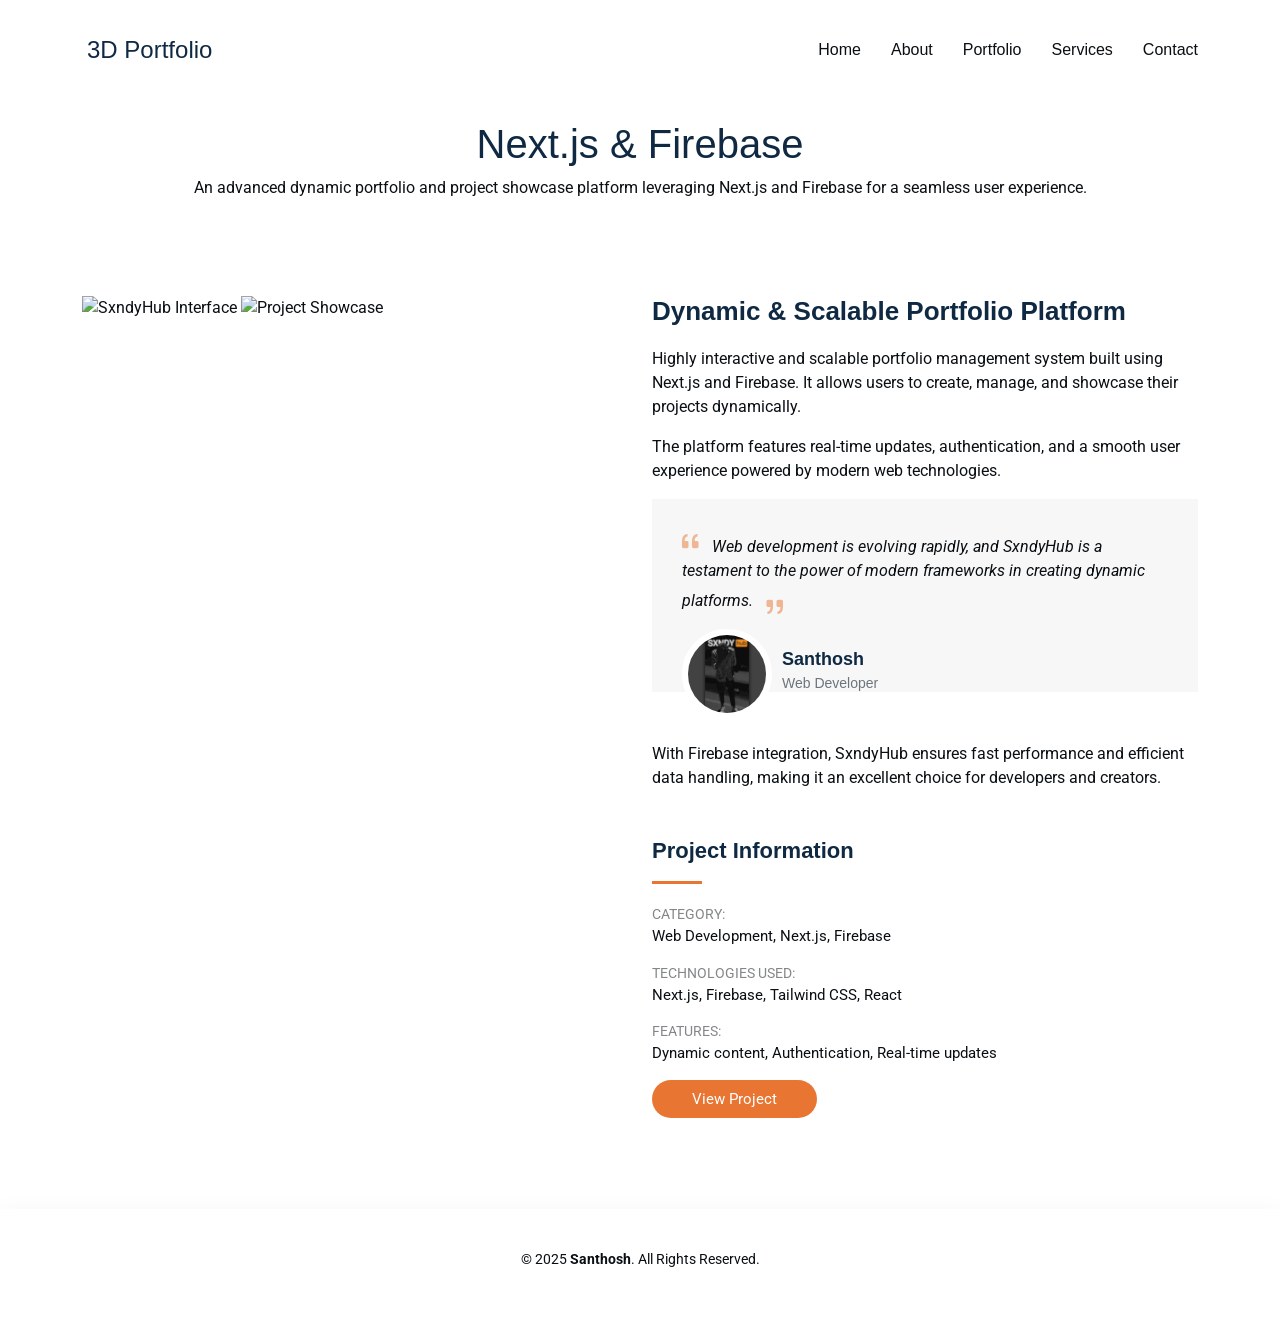
==== 3d-portfolio.html @ 9061e076 "Add files via upload" ====
<!DOCTYPE html><html lang="en"><head>
  <meta charset="utf-8">
  <meta content="width=device-width, initial-scale=1.0" name="viewport">
  <title>Portfolio Details - SxndyHub</title>
  <meta name="description" content="SxndyHub - A next-generation platform developed with Next.js and Firebase, featuring dynamic portfolio and project showcase capabilities.">
  <meta name="keywords" content="SxndyHub, Next.js, Firebase, Portfolio, Web Development, Dynamic Websites">  <!-- Favicons -->  <link href="assets/img/favicon.png" rel="icon">
  <link href="assets/img/apple-touch-icon.png" rel="apple-touch-icon">  <!-- Fonts -->  <link href="https://fonts.googleapis.com/css2?family=Roboto:wght@300;400;700&display=swap" rel="stylesheet">  <!-- Vendor CSS Files -->  <link href="assets/vendor/bootstrap/css/bootstrap.min.css" rel="stylesheet">
  <link href="assets/vendor/bootstrap-icons/bootstrap-icons.css" rel="stylesheet">
  <link href="assets/vendor/aos/aos.css" rel="stylesheet">
  <link href="assets/vendor/glightbox/css/glightbox.min.css" rel="stylesheet">
  <link href="assets/vendor/swiper/swiper-bundle.min.css" rel="stylesheet">  <!-- Main CSS File -->  <link href="assets/css/main.css" rel="stylesheet">
</head><body class="portfolio-details-page">  <header class="header d-flex align-items-center sticky-top">
    <div class="container d-flex align-items-center justify-content-between">
      <a href="index.html" class="logo"><h1>3D Portfolio</h1></a>
      <nav class="navmenu">
        <ul>
          <li><a href="#home">Home</a></li>
          <li><a href="#about">About</a></li>
          <li><a href="#portfolio">Portfolio</a></li>
          <li><a href="#services">Services</a></li>
          <li><a href="#contact">Contact</a></li>
        </ul>
        <i class="mobile-nav-toggle d-xl-none bi bi-list"></i>
      </nav>
    </div>
  </header>  <main class="main">
    <div class="page-title">
      <div class="container">
        <h1> Next.js & Firebase</h1>
        <p>An advanced dynamic portfolio and project showcase platform leveraging Next.js and Firebase for a seamless user experience.</p>
      </div>
    </div><section id="portfolio-details" class="portfolio-details section">
  <div class="container" data-aos="fade-up">
    <div class="row gy-4">
      <div class="col-lg-6">
        <img src="assets/img/portfolio/3d-portfolio2.webp" class="img-fluid mb-4" alt="SxndyHub Interface">
        <img src="assets/img/portfolio/3d-portfolio3.webp" class="img-fluid mb-4" alt="Project Showcase">
      </div>

      <div class="col-lg-6">
        <div class="portfolio-description">
          <h2>Dynamic & Scalable Portfolio Platform</h2>
          <p>Highly interactive and scalable portfolio management system built using Next.js and Firebase. It allows users to create, manage, and showcase their projects dynamically.</p>
          <p>The platform features real-time updates, authentication, and a smooth user experience powered by modern web technologies.</p>

          <div class="testimonial-item">
            <p>
              <i class="bi bi-quote quote-icon-left"></i>
              Web development is evolving rapidly, and SxndyHub is a testament to the power of modern frameworks in creating dynamic platforms.
              <i class="bi bi-quote quote-icon-right"></i>
            </p>
            <img src="assets/img/person/sandy.webp" class="testimonial-img" alt="">
            <h3>Santhosh</h3>
            <h4>Web Developer</h4>
          </div>

          <p>With Firebase integration, SxndyHub ensures fast performance and efficient data handling, making it an excellent choice for developers and creators.</p>
        </div>

        <div class="portfolio-info mt-5">
          <h3>Project Information</h3>
          <ul>
            <li><strong>Category:</strong> Web Development, Next.js, Firebase</li>
            <li><strong>Technologies Used:</strong> Next.js, Firebase, Tailwind CSS, React</li>
            <li><strong>Features:</strong> Dynamic content, Authentication, Real-time updates</li>
            
            <li><a href="https://sxndyhub-santhosh200429s-projects.vercel.app/" class="btn-visit align-self-start">View Project</a></li>
          </ul>
        </div>
      </div>
    </div>
  </div>
</section>

  </main>  <footer class="footer">
    <div class="container text-center">
      <p>© 2025 <strong>Santhosh</strong>. All Rights Reserved.</p>
    </div>
  </footer><a href="#" id="scroll-top" class="scroll-top"><i class="bi bi-arrow-up-short"></i></a>

  <!-- Vendor JS Files -->  <script src="assets/vendor/bootstrap/js/bootstrap.bundle.min.js"></script>  <script src="assets/vendor/aos/aos.js"></script>  <script src="assets/vendor/glightbox/js/glightbox.min.js"></script>  <script src="assets/vendor/swiper/swiper-bundle.min.js"></script>  <script src="assets/js/main.js"></script></body></html>
---- assets/css/main.css ----
:root {
  --default-font: "Roboto",  system-ui, -apple-system, "Segoe UI", Roboto, "Helvetica Neue", Arial, "Noto Sans", "Liberation Sans", sans-serif, "Apple Color Emoji", "Segoe UI Emoji", "Segoe UI Symbol", "Noto Color Emoji";
  --heading-font: "Questrial",  sans-serif;
  --nav-font: "Noto Sans",  sans-serif;
}

/* Global Colors - The following color variables are used throughout the website. Updating them here will change the color scheme of the entire website */
:root { 
  --background-color: #ffffff; /* Background color for the entire website, including individual sections */
  --default-color: #0a0f14; /* Default color used for the majority of the text content across the entire website */
  --heading-color: #0f2943; /* Color for headings, subheadings and title throughout the website */
  --accent-color: #e87532; /* Accent color that represents your brand on the website. It's used for buttons, links, and other elements that need to stand out */
  --surface-color: #ffffff; /* The surface color is used as a background of boxed elements within sections, such as cards, icon boxes, or other elements that require a visual separation from the global background. */
  --contrast-color: #ffffff; /* Contrast color for text, ensuring readability against backgrounds of accent, heading, or default colors. */
}

/* Nav Menu Colors - The following color variables are used specifically for the navigation menu. They are separate from the global colors to allow for more customization options */
:root {
  --nav-color: #0a0f14;  /* The default color of the main navmenu links */
  --nav-hover-color: #e87532; /* Applied to main navmenu links when they are hovered over or active */
  --nav-mobile-background-color: #ffffff; /* Used as the background color for mobile navigation menu */
  --nav-dropdown-background-color: #ffffff; /* Used as the background color for dropdown items that appear when hovering over primary navigation items */
  --nav-dropdown-color: #0a0f14; /* Used for navigation links of the dropdown items in the navigation menu. */
  --nav-dropdown-hover-color: #e87532; /* Similar to --nav-hover-color, this color is applied to dropdown navigation links when they are hovered over. */
}

/* Color Presets - These classes override global colors when applied to any section or element, providing reuse of the sam color scheme. */

.light-background {
  --background-color: #faf9fb;
  --surface-color: #ffffff;
}

.dark-background {
  --background-color: #060606;
  --default-color: #ffffff;
  --heading-color: #ffffff;
  --surface-color: #252525;
  --contrast-color: #ffffff;
}

/* Smooth scroll */
:root {
  scroll-behavior: smooth;
}

/*--------------------------------------------------------------
# General Styling & Shared Classes
--------------------------------------------------------------*/
body {
  color: var(--default-color);
  background-color: var(--background-color);
  font-family: var(--default-font);
}

a {
  color: var(--accent-color);
  text-decoration: none;
  transition: 0.3s;
}

a:hover {
  color: color-mix(in srgb, var(--accent-color), transparent 25%);
  text-decoration: none;
}

h1,
h2,
h3,
h4,
h5,
h6 {
  color: var(--heading-color);
  font-family: var(--heading-font);
}

/* PHP Email Form Messages
------------------------------*/
.php-email-form .error-message {
  display: none;
  background: #df1529;
  color: #ffffff;
  text-align: left;
  padding: 15px;
  margin-bottom: 24px;
  font-weight: 600;
}

.php-email-form .sent-message {
  display: none;
  color: #ffffff;
  background: #059652;
  text-align: center;
  padding: 15px;
  margin-bottom: 24px;
  font-weight: 600;
}

.php-email-form .loading {
  display: none;
  background: var(--surface-color);
  text-align: center;
  padding: 15px;
  margin-bottom: 24px;
}

.php-email-form .loading:before {
  content: "";
  display: inline-block;
  border-radius: 50%;
  width: 24px;
  height: 24px;
  margin: 0 10px -6px 0;
  border: 3px solid var(--accent-color);
  border-top-color: var(--surface-color);
  animation: php-email-form-loading 1s linear infinite;
}

@keyframes php-email-form-loading {
  0% {
    transform: rotate(0deg);
  }

  100% {
    transform: rotate(360deg);
  }
}

/*--------------------------------------------------------------
# Global Header
--------------------------------------------------------------*/
.header {
  color: var(--default-color);
  background-color: var(--background-color);
  padding: 20px 0;
  transition: all 0.5s;
  z-index: 997;
}

.header .header-container {
  background: var(--surface-color);
  border-radius: 50px;
  padding: 5px 25px;
  box-shadow: 0px 2px 15px rgba(0, 0, 0, 0.1);
}

.header .logo {
  line-height: 1;
}

.header .logo img {
  max-height: 36px;
  margin-right: 8px;
}

.header .logo h1 {
  font-size: 24px;
  margin: 0;
  padding-left: 5px;
  font-weight: 500;
  color: var(--heading-color);
}

.header .header-social-links {
  padding-right: 15px;
}

.header .header-social-links a {
  color: color-mix(in srgb, var(--default-color), transparent 40%);
  padding-left: 6px;
  display: inline-block;
  transition: 0.3s;
  font-size: 16px;
}

.header .header-social-links a:hover {
  color: var(--accent-color);
}

.header .header-social-links a i {
  line-height: 0px;
}

@media (max-width: 1200px) {
  .header {
    padding-top: 10px;
  }

  .header .header-container {
    margin-left: 10px;
    margin-right: 10px;
    padding: 10px 5px 10px 15px;
  }

  .header .logo {
    order: 1;
  }

  .header .header-social-links {
    order: 2;
  }

  .header .navmenu {
    order: 3;
  }
}

/*--------------------------------------------------------------
# Navigation Menu
--------------------------------------------------------------*/
/* Navmenu - Desktop */
@media (min-width: 1200px) {
  .navmenu {
    padding: 0;
  }

  .navmenu ul {
    margin: 0;
    padding: 0;
    display: flex;
    list-style: none;
    align-items: center;
  }

  .navmenu li {
    position: relative;
  }

  .navmenu a,
  .navmenu a:focus {
    color: var(--nav-color);
    padding: 18px 15px;
    font-size: 16px;
    font-family: var(--nav-font);
    font-weight: 400;
    display: flex;
    align-items: center;
    justify-content: space-between;
    white-space: nowrap;
    transition: 0.3s;
  }

  .navmenu a i,
  .navmenu a:focus i {
    font-size: 12px;
    line-height: 0;
    margin-left: 5px;
    transition: 0.3s;
  }

  .navmenu li:last-child a {
    padding-right: 0;
  }

  .navmenu li:hover>a,
  .navmenu .active,
  .navmenu .active:focus {
    color: var(--nav-hover-color);
  }

  .navmenu .dropdown ul {
    margin: 0;
    padding: 10px 0;
    background: var(--nav-dropdown-background-color);
    display: block;
    position: absolute;
    visibility: hidden;
    left: 14px;
    top: 130%;
    opacity: 0;
    transition: 0.3s;
    border-radius: 4px;
    z-index: 99;
    box-shadow: 0px 0px 30px rgba(0, 0, 0, 0.1);
  }

  .navmenu .dropdown ul li {
    min-width: 200px;
  }

  .navmenu .dropdown ul a {
    padding: 10px 20px;
    font-size: 15px;
    text-transform: none;
    color: var(--nav-dropdown-color);
  }

  .navmenu .dropdown ul a i {
    font-size: 12px;
  }

  .navmenu .dropdown ul a:hover,
  .navmenu .dropdown ul .active:hover,
  .navmenu .dropdown ul li:hover>a {
    color: var(--nav-dropdown-hover-color);
  }

  .navmenu .dropdown:hover>ul {
    opacity: 1;
    top: 100%;
    visibility: visible;
  }

  .navmenu .dropdown .dropdown ul {
    top: 0;
    left: -90%;
    visibility: hidden;
  }

  .navmenu .dropdown .dropdown:hover>ul {
    opacity: 1;
    top: 0;
    left: -100%;
    visibility: visible;
  }
}

/* Navmenu - Mobile */
@media (max-width: 1199px) {
  .mobile-nav-toggle {
    color: var(--nav-color);
    font-size: 28px;
    line-height: 0;
    margin-right: 10px;
    cursor: pointer;
    transition: color 0.3s;
  }

  .navmenu {
    padding: 0;
    z-index: 9997;
  }

  .navmenu ul {
    display: none;
    list-style: none;
    position: absolute;
    inset: 60px 20px 20px 20px;
    padding: 10px 0;
    margin: 0;
    border-radius: 6px;
    background-color: var(--nav-mobile-background-color);
    overflow-y: auto;
    transition: 0.3s;
    z-index: 9998;
    box-shadow: 0px 0px 30px rgba(0, 0, 0, 0.1);
  }

  .navmenu a,
  .navmenu a:focus {
    color: var(--nav-dropdown-color);
    padding: 10px 20px;
    font-family: var(--nav-font);
    font-size: 17px;
    font-weight: 500;
    display: flex;
    align-items: center;
    justify-content: space-between;
    white-space: nowrap;
    transition: 0.3s;
  }

  .navmenu a i,
  .navmenu a:focus i {
    font-size: 12px;
    line-height: 0;
    margin-left: 5px;
    width: 30px;
    height: 30px;
    display: flex;
    align-items: center;
    justify-content: center;
    border-radius: 50%;
    transition: 0.3s;
    background-color: color-mix(in srgb, var(--accent-color), transparent 90%);
  }

  .navmenu a i:hover,
  .navmenu a:focus i:hover {
    background-color: var(--accent-color);
    color: var(--contrast-color);
  }

  .navmenu a:hover,
  .navmenu .active,
  .navmenu .active:focus {
    color: var(--nav-dropdown-hover-color);
  }

  .navmenu .active i,
  .navmenu .active:focus i {
    background-color: var(--accent-color);
    color: var(--contrast-color);
    transform: rotate(180deg);
  }

  .navmenu .dropdown ul {
    position: static;
    display: none;
    z-index: 99;
    padding: 10px 0;
    margin: 10px 20px;
    background-color: var(--nav-dropdown-background-color);
    border: 1px solid color-mix(in srgb, var(--default-color), transparent 90%);
    box-shadow: none;
    transition: all 0.5s ease-in-out;
  }

  .navmenu .dropdown ul ul {
    background-color: rgba(33, 37, 41, 0.1);
  }

  .navmenu .dropdown>.dropdown-active {
    display: block;
    background-color: rgba(33, 37, 41, 0.03);
  }

  .mobile-nav-active {
    overflow: hidden;
  }

  .mobile-nav-active .mobile-nav-toggle {
    color: #fff;
    position: absolute;
    font-size: 32px;
    top: 15px;
    right: 15px;
    margin-right: 0;
    z-index: 9999;
  }

  .mobile-nav-active .navmenu {
    position: fixed;
    overflow: hidden;
    inset: 0;
    background: rgba(33, 37, 41, 0.8);
    transition: 0.3s;
  }

  .mobile-nav-active .navmenu>ul {
    display: block;
  }
}

/*--------------------------------------------------------------
# Global Footer
--------------------------------------------------------------*/
.footer {
  color: var(--default-color);
  background-color: var(--background-color);
  font-size: 14px;
  padding: 40px 0;
  position: relative;
  box-shadow: 0 5px 25px rgba(0, 0, 0, 0.05);
}

.footer .copyright p {
  margin-bottom: 0;
}

.footer .social-links {
  margin-top: 20px;
}

.footer .social-links a {
  display: flex;
  align-items: center;
  justify-content: center;
  width: 40px;
  height: 40px;
  border-radius: 50%;
  border: 1px solid color-mix(in srgb, var(--default-color), transparent 50%);
  font-size: 16px;
  color: color-mix(in srgb, var(--default-color), transparent 50%);
  margin: 0 5px;
  transition: 0.3s;
}

.footer .social-links a:hover {
  color: var(--accent-color);
  border-color: var(--accent-color);
}

.footer .credits {
  margin-top: 10px;
  font-size: 13px;
  text-align: center;
}

/*--------------------------------------------------------------
# Scroll Top Button
--------------------------------------------------------------*/
.scroll-top {
  position: fixed;
  visibility: hidden;
  opacity: 0;
  right: 15px;
  bottom: -15px;
  z-index: 99999;
  background-color: var(--accent-color);
  width: 44px;
  height: 44px;
  border-radius: 50px;
  transition: all 0.4s;
}

.scroll-top i {
  font-size: 24px;
  color: var(--contrast-color);
  line-height: 0;
}

.scroll-top:hover {
  background-color: color-mix(in srgb, var(--accent-color), transparent 20%);
  color: var(--contrast-color);
}

.scroll-top.active {
  visibility: visible;
  opacity: 1;
  bottom: 15px;
}

/*--------------------------------------------------------------
# Disable aos animation delay on mobile devices
--------------------------------------------------------------*/
@media screen and (max-width: 768px) {
  [data-aos-delay] {
    transition-delay: 0 !important;
  }
}

/*--------------------------------------------------------------
# Global Page Titles & Breadcrumbs
--------------------------------------------------------------*/
.page-title {
  text-align: center;
  padding: 20px 0;
}

.page-title .breadcrumbs {
  margin-bottom: 1.5rem;
}

.page-title .breadcrumbs .breadcrumb {
  justify-content: center;
  margin: 0;
  padding: 0;
  background: none;
}

.page-title .breadcrumbs .breadcrumb .breadcrumb-item {
  font-size: 0.9rem;
  color: color-mix(in srgb, var(--default-color), transparent 30%);
}

.page-title .breadcrumbs .breadcrumb .breadcrumb-item.active {
  color: var(--accent-color);
}

.page-title .breadcrumbs .breadcrumb .breadcrumb-item a {
  color: inherit;
  text-decoration: none;
  transition: color 0.3s ease;
}

.page-title .breadcrumbs .breadcrumb .breadcrumb-item a:hover {
  color: var(--accent-color);
}

.page-title .breadcrumbs .breadcrumb .breadcrumb-item a i {
  font-size: 0.9rem;
  margin-right: 0.2rem;
}

.page-title .breadcrumbs .breadcrumb .breadcrumb-item+.breadcrumb-item::before {
  color: color-mix(in srgb, var(--default-color), transparent 50%);
}

.page-title .title-wrapper {
  max-width: 800px;
  margin: 0 auto;
  padding: 1rem 0;
}

.page-title .title-wrapper h1 {
  font-size: 2.5rem;
  margin-bottom: 1rem;
  font-weight: 700;
  color: var(--heading-color);
}

.page-title .title-wrapper p {
  font-size: 1.1rem;
  color: color-mix(in srgb, var(--default-color), transparent 20%);
  margin: 0;
  line-height: 1.6;
}

@media (max-width: 768px) {
  .page-title .title-wrapper h1 {
    font-size: 2rem;
  }

  .page-title .title-wrapper p {
    font-size: 1rem;
  }
}

@media (max-width: 576px) {
  .page-title .title-wrapper h1 {
    font-size: 1.75rem;
  }
}

/*--------------------------------------------------------------
# Global Sections
--------------------------------------------------------------*/
section,
.section {
  color: var(--default-color);
  background-color: var(--background-color);
  padding: 60px 0;
  scroll-margin-top: 90px;
  overflow: clip;
}

@media (max-width: 1199px) {

  section,
  .section {
    scroll-margin-top: 66px;
  }
}

/*--------------------------------------------------------------
# Global Section Titles
--------------------------------------------------------------*/
.section-title {
  text-align: center;
  padding-bottom: 60px;
  position: relative;
}

.section-title h2 {
  font-size: 42px;
  font-weight: 700;
  margin-bottom: 10px;
  background: linear-gradient(120deg, var(--heading-color), var(--accent-color));
  -webkit-background-clip: text;
  -webkit-text-fill-color: transparent;
  background-clip: text;
  position: relative;
}

.section-title .title-shape {
  width: 200px;
  height: 20px;
  margin: 0 auto;
  color: var(--accent-color);
  opacity: 0.5;
}

.section-title .title-shape svg {
  width: 100%;
  height: 100%;
}

.section-title p {
  margin: 15px auto 0;
  font-size: 16px;
  max-width: 700px;
  color: color-mix(in srgb, var(--default-color), transparent 25%);
  line-height: 1.8;
}

@media (max-width: 768px) {
  .section-title h2 {
    font-size: 32px;
  }

  .section-title .subtitle-wrapper .subtitle {
    font-size: 13px;
  }
}

/*--------------------------------------------------------------
# Hero Section
--------------------------------------------------------------*/
.hero {
  padding: 80px 0;
  position: relative;
  overflow: hidden;
}

.hero .content h2 {
  font-size: 3.5rem;
  font-weight: 700;
  line-height: 1.2;
  margin-bottom: 1.5rem;
}

@media (max-width: 991px) {
  .hero .content h2 {
    font-size: 2.5rem;
  }
}

.hero .content .lead {
  font-size: 1.25rem;
  margin-bottom: 2rem;
  color: color-mix(in srgb, var(--default-color), transparent 20%);
}

.hero .cta-buttons {
  display: flex;
  gap: 1rem;
  margin-bottom: 3rem;
}

@media (max-width: 576px) {
  .hero .cta-buttons {
    flex-direction: column;
  }
}

.hero .cta-buttons .btn {
  padding: 0.8rem 2rem;
  font-size: 1rem;
  font-weight: 500;
  border-radius: 50px;
  transition: all 0.3s ease;
}

.hero .cta-buttons .btn.btn-primary {
  background-color: var(--accent-color);
  border-color: var(--accent-color);
  color: var(--contrast-color);
}

.hero .cta-buttons .btn.btn-primary:hover {
  background-color: color-mix(in srgb, var(--accent-color), transparent 15%);
  border-color: color-mix(in srgb, var(--accent-color), transparent 15%);
  transform: translateY(-2px);
}

.hero .cta-buttons .btn.btn-outline {
  border: 2px solid color-mix(in srgb, var(--accent-color), transparent 70%);
  color: var(--accent-color);
  background: transparent;
}

.hero .cta-buttons .btn.btn-outline:hover {
  background-color: var(--accent-color);
  color: var(--contrast-color);
  transform: translateY(-2px);
}

.hero .hero-stats {
  display: flex;
  gap: 3rem;
  margin-top: 2rem;
}

@media (max-width: 576px) {
  .hero .hero-stats {
    flex-direction: column;
    gap: 1.5rem;
  }
}

.hero .hero-stats .stat-item .stat-number {
  display: block;
  font-size: 2.5rem;
  font-weight: 700;
  color: var(--heading-color);
  line-height: 1;
}

.hero .hero-stats .stat-item .stat-label {
  font-size: 0.9rem;
  color: color-mix(in srgb, var(--default-color), transparent 30%);
  margin-top: 0.5rem;
  display: block;
}

.hero .hero-image {
  position: relative;
  padding: 2rem;
}

.hero .hero-image img {
  position: relative;
  z-index: 2;
}

.hero .hero-image .shape-1,
.hero .hero-image .shape-2 {
  position: absolute;
  border-radius: 30% 70% 70% 30%/30% 30% 70% 70%;
  z-index: 1;
}

.hero .hero-image .shape-1 {
  width: 300px;
  height: 300px;
  background-color: color-mix(in srgb, var(--accent-color), transparent 85%);
  top: -20px;
  right: -20px;
  animation: morphShape 15s linear infinite;
}

.hero .hero-image .shape-2 {
  width: 200px;
  height: 200px;
  background-color: color-mix(in srgb, var(--heading-color), transparent 90%);
  bottom: -20px;
  left: -20px;
  animation: morphShape 20s linear infinite reverse;
}

@media (max-width: 991px) {
  .hero {
    text-align: center;
    padding: 60px 0;
  }

  .hero .cta-buttons {
    justify-content: center;
  }

  .hero .hero-stats {
    justify-content: center;
  }

  .hero .hero-image {
    margin-top: 3rem;
  }
}

@keyframes morphShape {
  0% {
    border-radius: 30% 70% 70% 30%/30% 30% 70% 70%;
  }

  25% {
    border-radius: 58% 42% 75% 25%/76% 46% 54% 24%;
  }

  50% {
    border-radius: 50% 50% 33% 67%/55% 27% 73% 45%;
  }

  75% {
    border-radius: 33% 67% 58% 42%/63% 68% 32% 37%;
  }

  100% {
    border-radius: 30% 70% 70% 30%/30% 30% 70% 70%;
  }
}

/*--------------------------------------------------------------
# About Section
--------------------------------------------------------------*/
.about .about-image {
  position: relative;
}

.about .about-image img {
  box-shadow: 0 0 30px rgba(0, 0, 0, 0.1);
}

.about .about-content {
  padding-left: 2rem;
}

@media (max-width: 991.98px) {
  .about .about-content {
    padding-left: 0;
    margin-top: 3rem;
  }
}

.about .about-content .subtitle {
  font-size: 0.875rem;
  font-weight: 600;
  letter-spacing: 2px;
  color: var(--accent-color);
  margin-bottom: 1rem;
  display: block;
}

.about .about-content h2 {
  font-size: 2rem;
  font-weight: 700;
  margin-bottom: 1.5rem;
}

.about .about-content .lead {
  font-size: 1.1rem;
  color: color-mix(in srgb, var(--default-color), transparent 25%);
}

.about .personal-info {
  margin-top: 2rem;
  padding: 2rem;
  background-color: var(--surface-color);
  border-radius: 1rem;
  box-shadow: 0 0 30px rgba(0, 0, 0, 0.05);
}

.about .personal-info .info-item {
  display: flex;
  flex-direction: column;
  gap: 0.5rem;
}

.about .personal-info .info-item .label {
  font-size: 0.875rem;
  color: color-mix(in srgb, var(--default-color), transparent 40%);
}

.about .personal-info .info-item .value {
  font-weight: 600;
  color: var(--heading-color);
}

.about .signature {
  display: flex;
  align-items: center;
  gap: 1.5rem;
}

.about .signature .signature-image {
  max-width: 150px;
}

.about .signature .signature-info h4 {
  font-size: 1.25rem;
  margin-bottom: 0.25rem;
}

.about .signature .signature-info p {
  font-size: 0.875rem;
  color: color-mix(in srgb, var(--default-color), transparent 40%);
  margin: 0;
}

/*--------------------------------------------------------------
# Skills Section
--------------------------------------------------------------*/
.skills .skill-box {
  background-color: var(--surface-color);
  padding: 2rem;
  border-radius: 8px;
  box-shadow: 0 0 20px rgba(0, 0, 0, 0.05);
}

.skills .skill-box h3 {
  font-size: 1.2rem;
  margin-bottom: 1rem;
  font-weight: 600;
}

.skills .skill-box p {
  font-size: 0.9rem;
  margin-bottom: 0.8rem;
  opacity: 0.6;
}

.skills .skill-box .progress {
  background-color: color-mix(in srgb, var(--accent-color), transparent 85%);
  border-radius: 50px;
  height: 8px;
  margin-top: 5px;
  overflow: hidden;
}

.skills .skill-box .progress .progress-bar {
  background-color: var(--accent-color);
  height: 100%;
  position: relative;
  border-radius: 50px;
  transition: 0.9s;
  width: 1px;
}

/*--------------------------------------------------------------
# Resume Section
--------------------------------------------------------------*/
.resume .resume-wrapper .resume-block {
  margin-bottom: 3rem;
}

.resume .resume-wrapper .resume-block:last-child {
  margin-bottom: 0;
}

.resume .resume-wrapper .resume-block h2 {
  font-size: 2rem;
  margin-bottom: 0.8rem;
  font-weight: 700;
}

.resume .resume-wrapper .resume-block h2 span {
  color: var(--accent-color);
}

.resume .resume-wrapper .resume-block .lead {
  color: color-mix(in srgb, var(--default-color), transparent 25%);
  margin-bottom: 3rem;
}

.resume .resume-wrapper .timeline {
  position: relative;
}

.resume .resume-wrapper .timeline::before {
  content: "";
  position: absolute;
  left: 20%;
  top: 0;
  height: 100%;
  width: 2px;
  background-color: color-mix(in srgb, var(--accent-color), transparent 85%);
}

.resume .resume-wrapper .timeline .timeline-item {
  display: flex;
  align-items: flex-start;
  margin-bottom: 2.5rem;
  position: relative;
}

.resume .resume-wrapper .timeline .timeline-item:last-child {
  margin-bottom: 0;
}

.resume .resume-wrapper .timeline .timeline-item .timeline-left {
  width: 20%;
  padding-right: 3rem;
}

.resume .resume-wrapper .timeline .timeline-item .timeline-left .company {
  color: var(--heading-color);
  font-weight: 600;
  font-size: 1.1rem;
  margin-bottom: 0.25rem;
}

.resume .resume-wrapper .timeline .timeline-item .timeline-left .period {
  color: var(--accent-color);
  font-size: 0.9rem;
}

.resume .resume-wrapper .timeline .timeline-item .timeline-dot {
  position: absolute;
  left: calc(20% + 1px);
  transform: translateX(-50%);
  width: 1rem;
  height: 1rem;
  background-color: var(--accent-color);
  border-radius: 50%;
}

.resume .resume-wrapper .timeline .timeline-item .timeline-right {
  width: 70%;
  padding-left: 3rem;
  margin-top: -4px;
}

.resume .resume-wrapper .timeline .timeline-item .timeline-right .position {
  color: var(--heading-color);
  font-size: 1.2rem;
  margin-bottom: 0.6rem;
  font-weight: 600;
}

.resume .resume-wrapper .timeline .timeline-item .timeline-right .description {
  color: color-mix(in srgb, var(--default-color), transparent 25%);
}

.resume .resume-wrapper .timeline .timeline-item .timeline-right ul {
  padding-left: 15px;
}

.resume .resume-wrapper .timeline .timeline-item .timeline-right ul li {
  padding-bottom: 12px;
}

@media (max-width: 992px) {
  .resume .resume-wrapper .resume-block h2 {
    font-size: 2rem;
  }

  .resume .resume-wrapper .timeline::before {
    left: 1rem;
  }

  .resume .resume-wrapper .timeline .timeline-item {
    flex-direction: column;
    margin-bottom: 20px;
  }

  .resume .resume-wrapper .timeline .timeline-item .timeline-left {
    width: 100%;
    text-align: left;
    padding-right: 0;
    padding-left: 2.5rem;
    margin-bottom: 1.6rem;
    margin-top: -4px;
  }

  .resume .resume-wrapper .timeline .timeline-item .timeline-dot {
    left: calc(1rem + 1px);
  }

  .resume .resume-wrapper .timeline .timeline-item .timeline-right {
    width: 100%;
    padding-left: 2.5rem;
  }
}

/*--------------------------------------------------------------
# Portfolio Section
--------------------------------------------------------------*/
.portfolio .portfolio-filters-container {
  margin-bottom: 40px;
}

.portfolio .portfolio-filters {
  display: flex;
  justify-content: center;
  gap: 15px;
  flex-wrap: wrap;
  padding: 0;
  margin: 0;
  list-style: none;
}

.portfolio .portfolio-filters li {
  font-size: 15px;
  font-weight: 500;
  padding: 8px 20px;
  cursor: pointer;
  border-radius: 30px;
  background-color: color-mix(in srgb, var(--surface-color), transparent 50%);
  color: var(--default-color);
  transition: all 0.3s ease-in-out;
}

.portfolio .portfolio-filters li:hover {
  background-color: color-mix(in srgb, var(--accent-color), transparent 85%);
  color: var(--accent-color);
  transform: translateY(-2px);
}

.portfolio .portfolio-filters li.filter-active {
  background-color: var(--accent-color);
  color: var(--contrast-color);
}

.portfolio .portfolio-card {
  background-color: var(--surface-color);
  border-radius: 15px;
  overflow: hidden;
  box-shadow: 0 5px 25px rgba(0, 0, 0, 0.05);
  transition: all 0.3s ease-in-out;
}

.portfolio .portfolio-card:hover {
  transform: translateY(-10px);
  box-shadow: 0 8px 35px rgba(0, 0, 0, 0.1);
}

.portfolio .portfolio-card:hover .portfolio-overlay {
  opacity: 1;
  visibility: visible;
}

.portfolio .portfolio-card:hover .portfolio-overlay .portfolio-actions {
  transform: translateY(0);
}

.portfolio .portfolio-card .portfolio-image {
  position: relative;
  overflow: hidden;
  aspect-ratio: 16/10;
}

.portfolio .portfolio-card .portfolio-image img {
  width: 100%;
  height: 100%;
  object-fit: cover;
  transition: transform 0.6s ease-in-out;
}

.portfolio .portfolio-card .portfolio-overlay {
  position: absolute;
  top: 0;
  left: 0;
  width: 100%;
  height: 100%;
  background: linear-gradient(to top, rgba(0, 0, 0, 0.7), transparent);
  opacity: 0;
  visibility: hidden;
  transition: all 0.4s ease-in-out;
  display: flex;
  align-items: flex-end;
  padding: 20px;
}

.portfolio .portfolio-card .portfolio-overlay .portfolio-actions {
  transform: translateY(20px);
  transition: all 0.4s ease-in-out;
  display: flex;
  gap: 15px;
}

.portfolio .portfolio-card .portfolio-overlay .portfolio-actions a {
  width: 45px;
  height: 45px;
  background-color: var(--surface-color);
  border-radius: 50%;
  display: flex;
  align-items: center;
  justify-content: center;
  color: var(--accent-color);
  font-size: 20px;
  transition: all 0.3s ease;
}

.portfolio .portfolio-card .portfolio-overlay .portfolio-actions a:hover {
  background-color: var(--accent-color);
  color: var(--contrast-color);
  transform: scale(1.1);
}

.portfolio .portfolio-card .portfolio-content {
  padding: 25px;
}

.portfolio .portfolio-card .portfolio-content .category {
  font-size: 14px;
  color: var(--accent-color);
  text-transform: uppercase;
  letter-spacing: 1px;
  font-weight: 500;
  display: block;
  margin-bottom: 10px;
}

.portfolio .portfolio-card .portfolio-content h3 {
  font-size: 20px;
  margin: 0 0 15px;
  font-weight: 600;
  transition: color 0.3s ease;
}

.portfolio .portfolio-card .portfolio-content h3:hover {
  color: var(--accent-color);
}

.portfolio .portfolio-card .portfolio-content p {
  font-size: 15px;
  color: color-mix(in srgb, var(--default-color), transparent 30%);
  margin: 0;
  line-height: 1.6;
}

@media (max-width: 768px) {
  .portfolio .portfolio-filters li {
    font-size: 14px;
    padding: 6px 15px;
  }

  .portfolio .portfolio-card .portfolio-content {
    padding: 20px;
  }

  .portfolio .portfolio-card .portfolio-content h3 {
    font-size: 18px;
  }

  .portfolio .portfolio-card .portfolio-content p {
    font-size: 14px;
  }
}

/*--------------------------------------------------------------
# Testimonials Section
--------------------------------------------------------------*/
.testimonials .testimonials-slider {
  width: 100%;
  position: relative;
  padding-bottom: 60px;
}

.testimonials .swiper-wrapper {
  height: auto;
}

.testimonials .testimonial-item {
  background-color: var(--surface-color);
  padding: 40px;
  border-radius: 20px;
}

@media (max-width: 575px) {
  .testimonials .testimonial-item {
    padding: 20px;
  }
}

.testimonials .testimonial-item h2 {
  font-size: 24px;
  font-weight: 600;
  margin-bottom: 20px;
}

.testimonials .testimonial-item p {
  font-size: 16px;
  line-height: 1.8;
  margin-bottom: 30px;
  font-style: italic;
}

.testimonials .testimonial-item .profile {
  gap: 15px;
}

.testimonials .testimonial-item .profile .profile-img {
  width: 60px;
  height: 60px;
  border-radius: 50%;
  object-fit: cover;
}

.testimonials .testimonial-item .profile .profile-info h3 {
  font-size: 18px;
  margin: 0;
  font-weight: 600;
}

.testimonials .testimonial-item .profile .profile-info span {
  font-size: 14px;
  color: color-mix(in srgb, var(--default-color) 70%, transparent);
}

.testimonials .testimonial-item .featured-img-wrapper {
  min-height: 400px;
  position: relative;
  overflow: hidden;
  border-radius: 16px;
}

.testimonials .testimonial-item .featured-img {
  width: 100%;
  height: 100%;
  object-fit: cover;
  position: absolute;
  top: 0;
  left: 0;
}

.testimonials .swiper-navigation {
  position: absolute;
  bottom: 0;
  gap: 10px;
}

.testimonials .swiper-button-prev,
.testimonials .swiper-button-next {
  position: relative;
  left: auto;
  right: auto;
  top: auto;
  margin: 0;
  width: 44px;
  height: 44px;
  background-color: var(--surface-color);
  border-radius: 50%;
  border: 1px solid color-mix(in srgb, var(--default-color) 10%, transparent);
  transition: 0.3s;
}

.testimonials .swiper-button-prev::after,
.testimonials .swiper-button-next::after {
  font-size: 20px;
  color: var(--default-color);
}

.testimonials .swiper-button-prev:hover,
.testimonials .swiper-button-next:hover {
  background-color: var(--accent-color);
  border-color: var(--accent-color);
}

.testimonials .swiper-button-prev:hover::after,
.testimonials .swiper-button-next:hover::after {
  color: var(--contrast-color);
}

/*--------------------------------------------------------------
# Services Section
--------------------------------------------------------------*/
.services {
  padding: 80px 0;
}

.services .servies-title {
  font-size: 2.5rem;
  margin-bottom: 1.5rem;
}

.services .btn-outline-primary {
  color: var(--accent-color);
  border-color: var(--accent-color);
  padding: 10px 30px;
  border-radius: 50px;
  transition: all 0.3s ease;
}

.services .btn-outline-primary:hover {
  background-color: var(--accent-color);
  color: var(--contrast-color);
}

.services .service-item {
  background-color: var(--surface-color);
  padding: 30px;
  border-radius: 10px;
  box-shadow: 0 5px 15px rgba(0, 0, 0, 0.1);
  height: 100%;
  transition: transform 0.3s ease;
}

.services .service-item:hover {
  transform: scale(1.05);
}

.services .service-item i {
  font-size: 2.5rem;
  color: var(--accent-color);
  display: inline-block;
  margin-bottom: 15px;
}

.services .service-item h3 {
  font-size: 1.25rem;
  margin-bottom: 15px;
}

.services .service-item h3 a {
  color: var(--heading-color);
}

.services .service-item h3 a:hover {
  color: var(--accent-color);
}

.services .service-item p {
  font-size: 0.9rem;
  color: color-mix(in srgb, var(--default-color), transparent 25%);
}

@media (max-width: 991px) {
  .services h2 {
    font-size: 2rem;
  }
}

/*--------------------------------------------------------------
# Faq Section
--------------------------------------------------------------*/
.faq .faq-container .faq-item {
  background-color: var(--surface-color);
  position: relative;
  padding: 20px;
  margin-bottom: 15px;
  border: 1px solid color-mix(in srgb, var(--default-color), transparent 85%);
  border-radius: 5px;
  overflow: hidden;
}

.faq .faq-container .faq-item:last-child {
  margin-bottom: 0;
}

.faq .faq-container .faq-item h3 {
  font-weight: 600;
  font-size: 16px;
  line-height: 24px;
  margin: 0 30px 0 0;
  transition: 0.3s;
  cursor: pointer;
  display: flex;
  align-items: center;
}

.faq .faq-container .faq-item h3 .num {
  color: var(--accent-color);
  padding-right: 5px;
}

.faq .faq-container .faq-item h3:hover {
  color: var(--accent-color);
}

.faq .faq-container .faq-item .faq-content {
  display: grid;
  grid-template-rows: 0fr;
  transition: 0.3s ease-in-out;
  visibility: hidden;
  opacity: 0;
}

.faq .faq-container .faq-item .faq-content p {
  margin-bottom: 0;
  overflow: hidden;
}

.faq .faq-container .faq-item .faq-toggle {
  position: absolute;
  top: 20px;
  right: 20px;
  font-size: 16px;
  line-height: 0;
  transition: 0.3s;
  cursor: pointer;
}

.faq .faq-container .faq-item .faq-toggle:hover {
  color: var(--accent-color);
}

.faq .faq-container .faq-active {
  background-color: color-mix(in srgb, var(--accent-color), transparent 97%);
  border-color: color-mix(in srgb, var(--accent-color), transparent 80%);
}

.faq .faq-container .faq-active h3 {
  color: var(--accent-color);
}

.faq .faq-container .faq-active .faq-content {
  grid-template-rows: 1fr;
  visibility: visible;
  opacity: 1;
  padding-top: 10px;
}

.faq .faq-container .faq-active .faq-toggle {
  transform: rotate(90deg);
  color: var(--accent-color);
}

/*--------------------------------------------------------------
# Contact Section
--------------------------------------------------------------*/
.contact .section-category {
  font-family: var(--heading-font);
  font-weight: 600;
  font-size: 0.9rem;
  text-transform: uppercase;
  letter-spacing: 1px;
}

.contact .content h2 {
  font-weight: 700;
  line-height: 1.2;
}

.contact .content .lead {
  color: color-mix(in srgb, var(--default-color), transparent 25%);
}

.contact .contact-info .info-item {
  font-size: 1.1rem;
}

.contact .contact-info .info-item i {
  color: var(--accent-color);
  font-size: 1.4rem;
}

.contact .contact-info .map-link {
  color: var(--heading-color);
  font-weight: 500;
  font-size: 1.1rem;
  transition: all 0.3s ease;
}

.contact .contact-info .map-link i {
  transition: transform 0.3s ease;
}

.contact .contact-info .map-link:hover {
  color: var(--accent-color);
}

.contact .contact-info .map-link:hover i {
  transform: translateX(5px);
}

.contact .contact-form {
  background-color: var(--surface-color);
  border: none;
  box-shadow: 0 5px 25px rgba(0, 0, 0, 0.05);
  border-radius: 12px;
}

.contact .contact-form .form-control,
.contact .contact-form .form-select {
  padding: 0.75rem 1.25rem;
  border-color: #e5e5e5;
  border-radius: 8px;
  font-size: 1rem;
}

.contact .contact-form .form-control:focus,
.contact .contact-form .form-select:focus {
  border-color: color-mix(in srgb, var(--accent-color), transparent 50%);
  box-shadow: 0 0 0 0.25rem color-mix(in srgb, var(--accent-color), transparent 90%);
}

.contact .contact-form .form-control::placeholder,
.contact .contact-form .form-select::placeholder {
  color: color-mix(in srgb, var(--default-color), transparent 50%);
}

.contact .contact-form .btn-submit {
  background-color: var(--accent-color);
  color: var(--contrast-color);
  padding: 0.75rem 2rem;
  font-weight: 500;
  border-radius: 8px;
  transition: all 0.3s ease;
}

.contact .contact-form .btn-submit:hover {
  background-color: color-mix(in srgb, var(--accent-color), transparent 15%);
  transform: translateY(-1px);
}

.contact .contact-form .btn-submit:active {
  transform: translateY(0);
}

/*--------------------------------------------------------------
# Portfolio Details Section
--------------------------------------------------------------*/
.portfolio-details .portfolio-info h3 {
  font-size: 22px;
  font-weight: 700;
  margin-bottom: 20px;
  padding-bottom: 20px;
  position: relative;
}

.portfolio-details .portfolio-info h3:after {
  content: "";
  position: absolute;
  display: block;
  width: 50px;
  height: 3px;
  background: var(--accent-color);
  left: 0;
  bottom: 0;
}

.portfolio-details .portfolio-info ul {
  list-style: none;
  padding: 0;
  font-size: 15px;
}

.portfolio-details .portfolio-info ul li {
  display: flex;
  flex-direction: column;
  padding-bottom: 15px;
}

.portfolio-details .portfolio-info ul strong {
  text-transform: uppercase;
  font-weight: 400;
  color: color-mix(in srgb, var(--default-color), transparent 50%);
  font-size: 14px;
}

.portfolio-details .portfolio-info .btn-visit {
  padding: 8px 40px;
  background: var(--accent-color);
  color: var(--contrast-color);
  border-radius: 50px;
  transition: 0.3s;
}

.portfolio-details .portfolio-info .btn-visit:hover {
  background: color-mix(in srgb, var(--accent-color), transparent 20%);
}

.portfolio-details .portfolio-description h2 {
  font-size: 26px;
  font-weight: 700;
  margin-bottom: 20px;
}

.portfolio-details .portfolio-description p {
  padding: 0;
}

.portfolio-details .portfolio-description .testimonial-item {
  padding: 30px 30px 0 30px;
  position: relative;
  background: color-mix(in srgb, var(--default-color), transparent 97%);
  margin-bottom: 50px;
}

.portfolio-details .portfolio-description .testimonial-item .testimonial-img {
  width: 90px;
  border-radius: 50px;
  border: 6px solid var(--background-color);
  float: left;
  margin: 0 10px 0 0;
}

.portfolio-details .portfolio-description .testimonial-item h3 {
  font-size: 18px;
  font-weight: bold;
  margin: 15px 0 5px 0;
  padding-top: 20px;
}

.portfolio-details .portfolio-description .testimonial-item h4 {
  font-size: 14px;
  color: #6c757d;
  margin: 0;
}

.portfolio-details .portfolio-description .testimonial-item .quote-icon-left,
.portfolio-details .portfolio-description .testimonial-item .quote-icon-right {
  color: color-mix(in srgb, var(--accent-color), transparent 50%);
  font-size: 26px;
  line-height: 0;
}

.portfolio-details .portfolio-description .testimonial-item .quote-icon-left {
  display: inline-block;
  left: -5px;
  position: relative;
}

.portfolio-details .portfolio-description .testimonial-item .quote-icon-right {
  display: inline-block;
  right: -5px;
  position: relative;
  top: 10px;
  transform: scale(-1, -1);
}

.portfolio-details .portfolio-description .testimonial-item p {
  font-style: italic;
  margin: 0 0 15px 0 0 0;
  padding: 0;
}

/*--------------------------------------------------------------
# Service Details Section
--------------------------------------------------------------*/
.service-details .service-details-slider {
  position: relative;
  overflow: hidden;
  border-radius: 10px;
  z-index: 1;
}

.service-details .service-details-slider .swiper-wrapper {
  height: auto !important;
}

.service-details .service-details-slider .swiper-pagination {
  position: absolute;
  bottom: 20px;
  left: 0;
  right: 0;
  z-index: 2;
}

.service-details .service-details-slider .swiper-pagination .swiper-pagination-bullet {
  width: 10px;
  height: 10px;
  background-color: var(--contrast-color);
  opacity: 0.5;
  transition: 0.3s;
}

.service-details .service-details-slider .swiper-pagination .swiper-pagination-bullet.swiper-pagination-bullet-active {
  opacity: 1;
  width: 20px;
  border-radius: 5px;
}

.service-details .content h3 {
  font-size: 28px;
  font-weight: 700;
  margin-bottom: 20px;
}

.service-details .content p {
  color: color-mix(in srgb, var(--default-color), transparent 20%);
  margin-bottom: 15px;
}

.service-details .content .features .feature-box {
  padding: 20px;
  background: var(--surface-color);
  border-radius: 10px;
  box-shadow: 0 0 20px rgba(0, 0, 0, 0.05);
  height: 100%;
  transition: 0.3s;
}

.service-details .content .features .feature-box:hover {
  transform: translateY(-5px);
}

.service-details .content .features .feature-box i {
  font-size: 24px;
  color: var(--accent-color);
  margin-right: 15px;
}

.service-details .content .features .feature-box h4 {
  font-size: 18px;
  font-weight: 600;
  margin: 0;
}

.service-details .service-info {
  background: var(--surface-color);
  padding: 30px;
  border-radius: 10px;
  box-shadow: 0 0 20px rgba(0, 0, 0, 0.05);
}

.service-details .service-info h4 {
  font-size: 22px;
  font-weight: 700;
  margin-bottom: 25px;
  padding-bottom: 15px;
  border-bottom: 2px solid color-mix(in srgb, var(--accent-color), transparent 85%);
}

.service-details .service-info .info-item {
  margin-bottom: 25px;
}

.service-details .service-info .info-item:last-child {
  margin-bottom: 0;
}

.service-details .service-info .info-item i {
  font-size: 24px;
  color: var(--accent-color);
  margin-bottom: 10px;
}

.service-details .service-info .info-item h5 {
  font-size: 16px;
  font-weight: 600;
  margin-bottom: 5px;
}

.service-details .service-info .info-item p {
  color: color-mix(in srgb, var(--default-color), transparent 20%);
  margin: 0;
}

.service-details .related-services {
  background: var(--surface-color);
  padding: 30px;
  border-radius: 10px;
  box-shadow: 0 0 20px rgba(0, 0, 0, 0.05);
}

.service-details .related-services h4 {
  font-size: 22px;
  font-weight: 700;
  margin-bottom: 25px;
  padding-bottom: 15px;
  border-bottom: 2px solid color-mix(in srgb, var(--accent-color), transparent 85%);
}

.service-details .related-services .service-item {
  margin-bottom: 25px;
  padding-bottom: 25px;
  border-bottom: 1px solid color-mix(in srgb, var(--default-color), transparent 90%);
}

.service-details .related-services .service-item:last-child {
  margin-bottom: 0;
  padding-bottom: 0;
  border-bottom: none;
}

.service-details .related-services .service-item i {
  font-size: 24px;
  color: var(--accent-color);
  margin-bottom: 10px;
}

.service-details .related-services .service-item h5 {
  font-size: 18px;
  margin-bottom: 10px;
}

.service-details .related-services .service-item h5 a {
  color: var(--heading-color);
  transition: 0.3s;
}

.service-details .related-services .service-item h5 a:hover {
  color: var(--accent-color);
}

.service-details .related-services .service-item p {
  color: color-mix(in srgb, var(--default-color), transparent 20%);
  margin: 0;
  font-size: 14px;
}

@media (max-width: 991px) {

  .service-details .service-info,
  .service-details .related-services {
    margin-top: 30px;
  }
}

/*--------------------------------------------------------------
# Starter Section Section
--------------------------------------------------------------*/
.starter-section {
  /* Add your styles here */
}
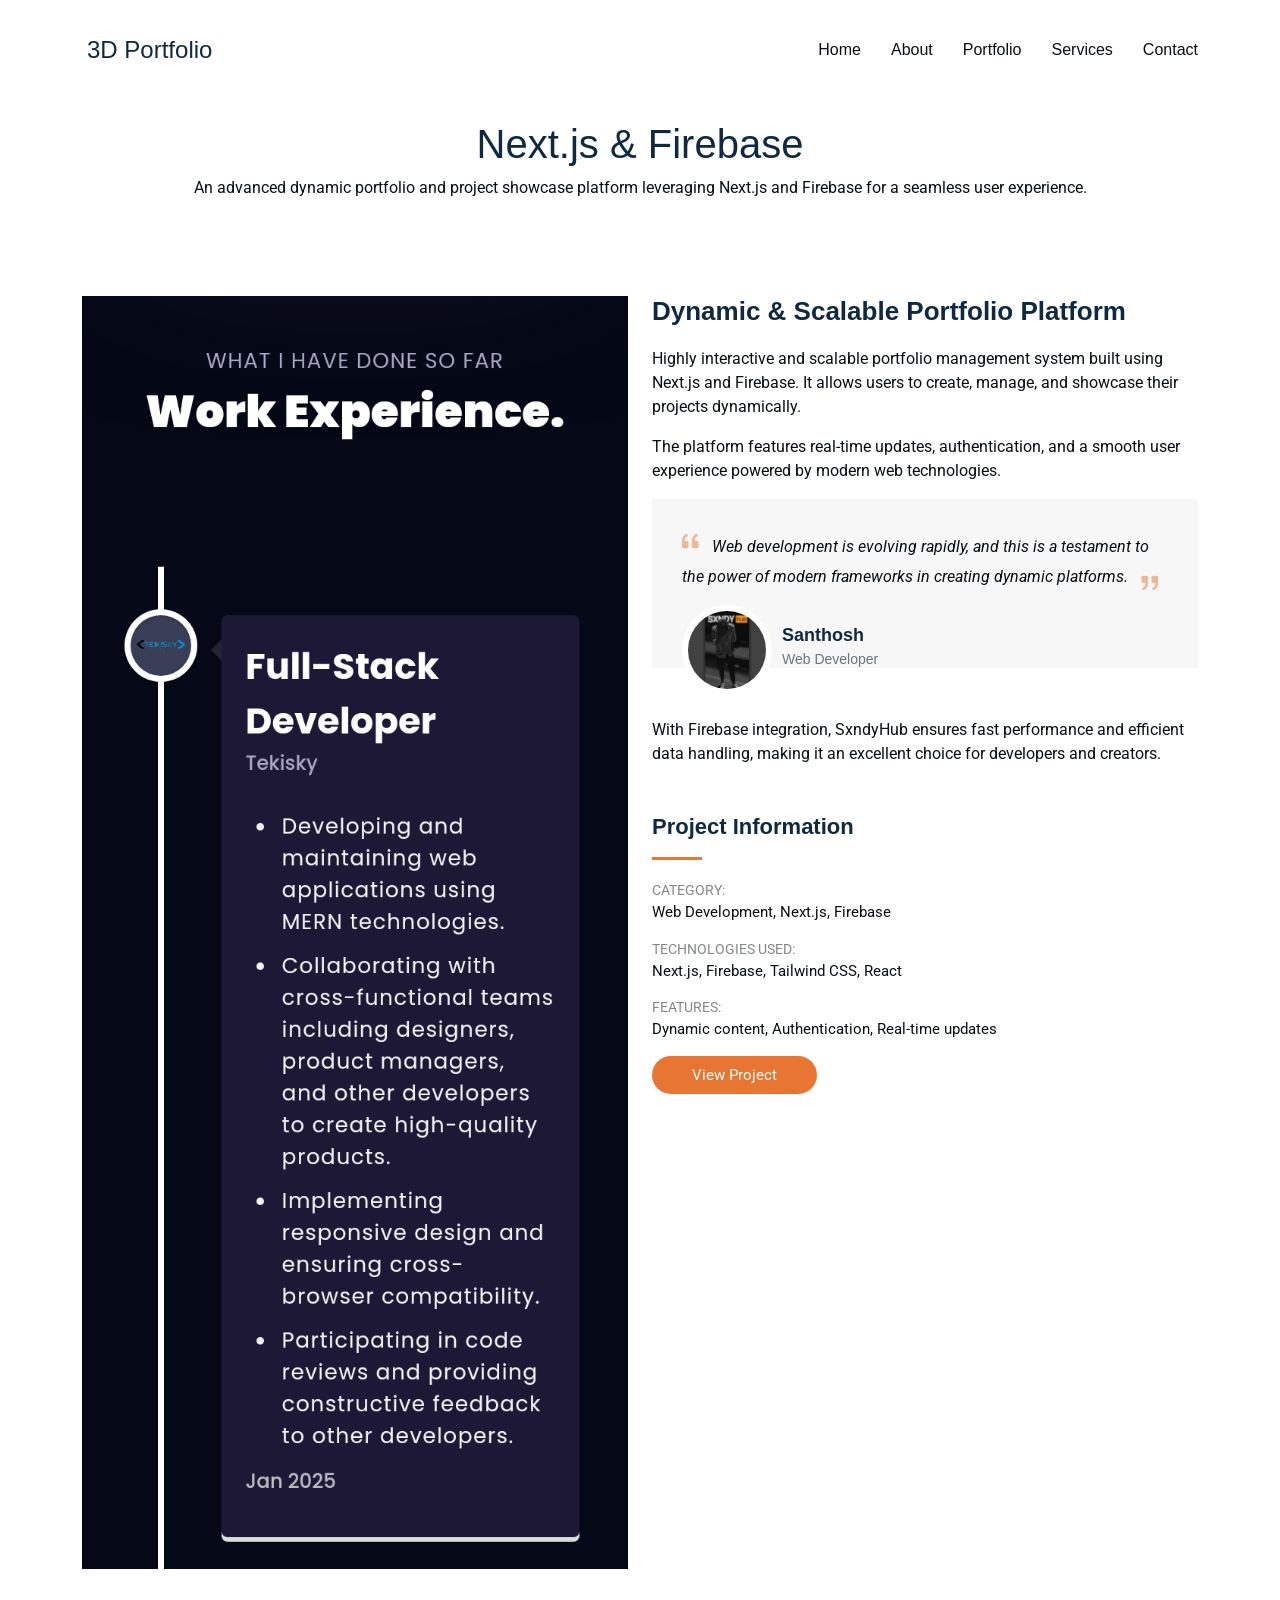
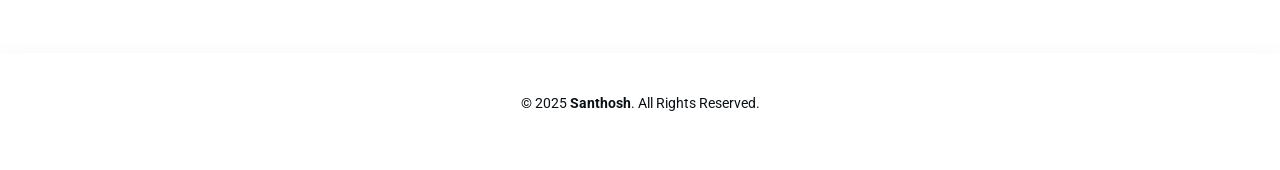
==== commit dbc779d6: "Update 3d-portfolio.html" ====
--- a/3d-portfolio.html
+++ b/3d-portfolio.html
@@ -33,8 +33,7 @@
   <div class="container" data-aos="fade-up">
     <div class="row gy-4">
       <div class="col-lg-6">
-        <img src="assets/img/portfolio/3d-portfolio2.webp" class="img-fluid mb-4" alt="SxndyHub Interface">
-        <img src="assets/img/portfolio/3d-portfolio3.webp" class="img-fluid mb-4" alt="Project Showcase">
+          <img src="assets/img/portfolio/3d-portfolio3.webp" class="img-fluid mb-4" alt="Project Showcase">
       </div>
 
       <div class="col-lg-6">
@@ -46,7 +45,7 @@
           <div class="testimonial-item">
             <p>
               <i class="bi bi-quote quote-icon-left"></i>
-              Web development is evolving rapidly, and SxndyHub is a testament to the power of modern frameworks in creating dynamic platforms.
+              Web development is evolving rapidly, and this is a testament to the power of modern frameworks in creating dynamic platforms.
               <i class="bi bi-quote quote-icon-right"></i>
             </p>
             <img src="assets/img/person/sandy.webp" class="testimonial-img" alt="">
@@ -78,4 +77,4 @@
     </div>
   </footer><a href="#" id="scroll-top" class="scroll-top"><i class="bi bi-arrow-up-short"></i></a>
 
-  <!-- Vendor JS Files -->  <script src="assets/vendor/bootstrap/js/bootstrap.bundle.min.js"></script>  <script src="assets/vendor/aos/aos.js"></script>  <script src="assets/vendor/glightbox/js/glightbox.min.js"></script>  <script src="assets/vendor/swiper/swiper-bundle.min.js"></script>  <script src="assets/js/main.js"></script></body></html>+  <!-- Vendor JS Files -->  <script src="assets/vendor/bootstrap/js/bootstrap.bundle.min.js"></script>  <script src="assets/vendor/aos/aos.js"></script>  <script src="assets/vendor/glightbox/js/glightbox.min.js"></script>  <script src="assets/vendor/swiper/swiper-bundle.min.js"></script>  <script src="assets/js/main.js"></script></body></html>
